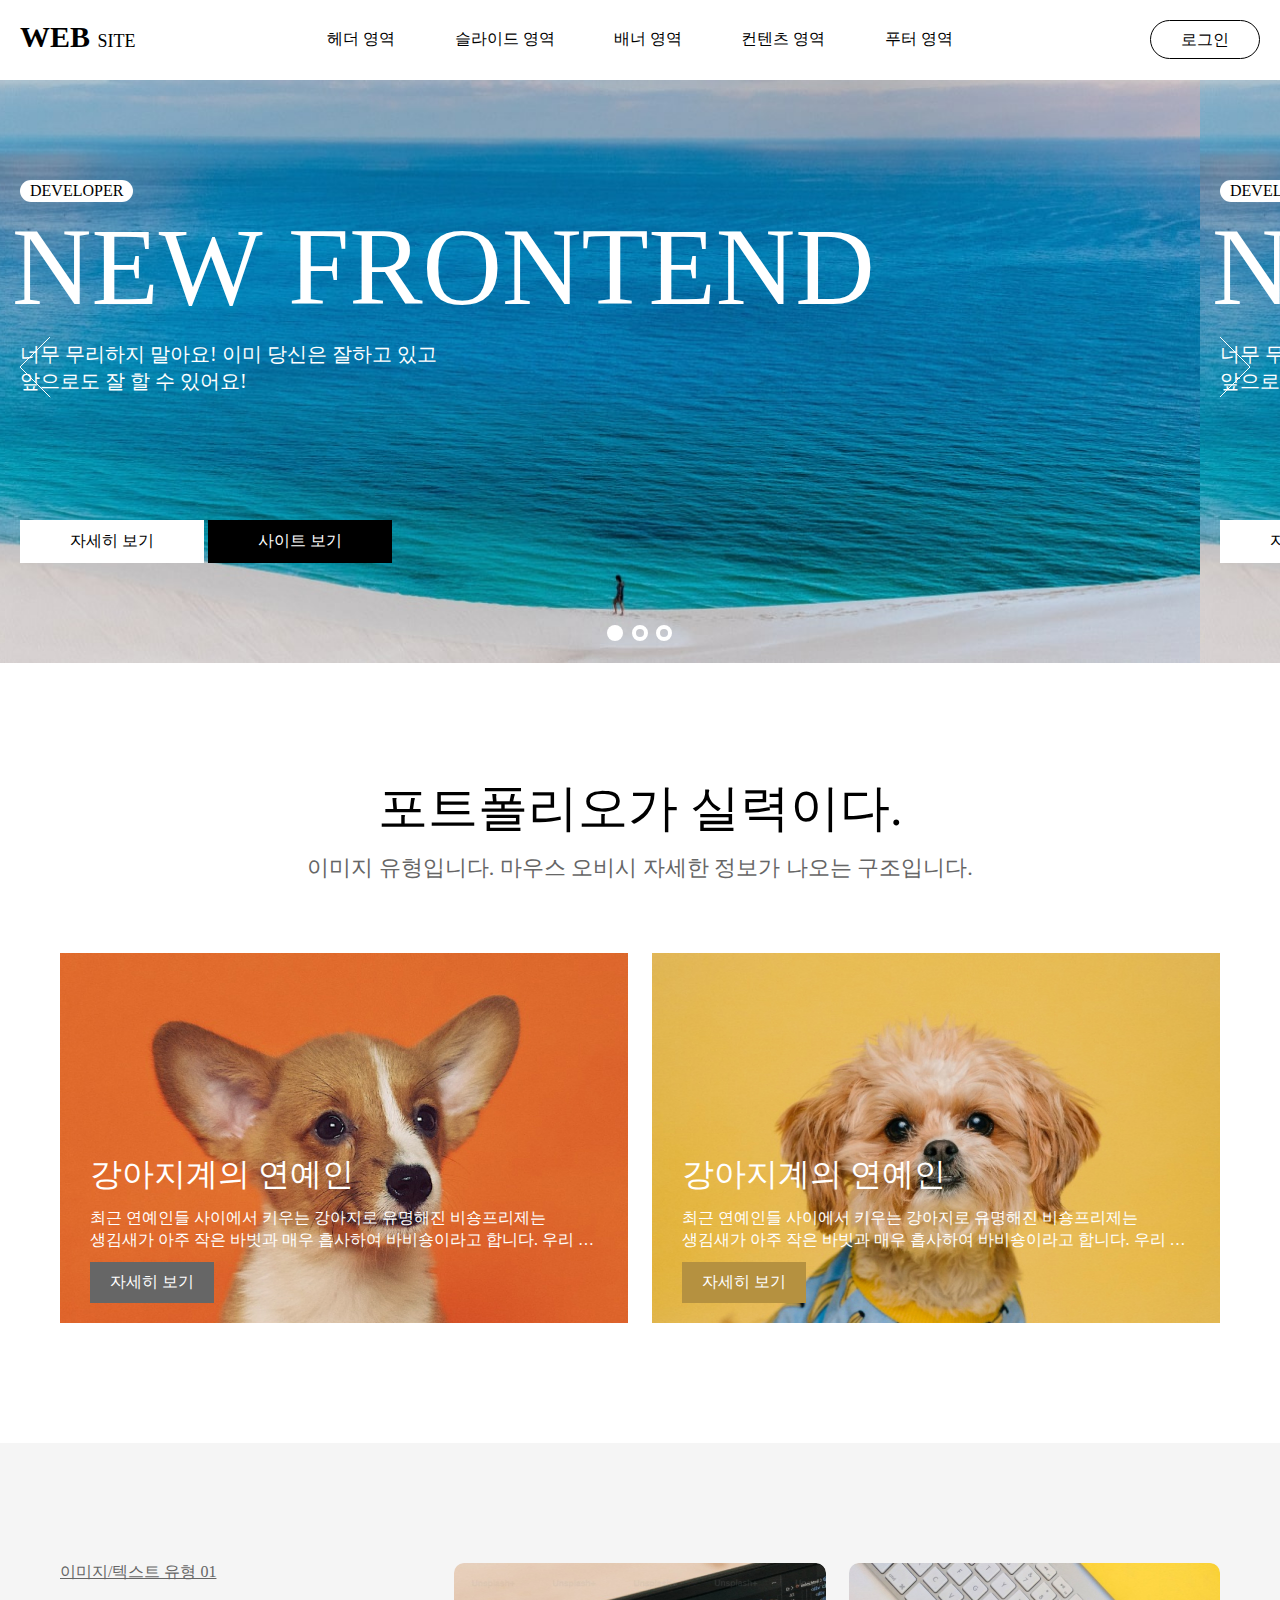
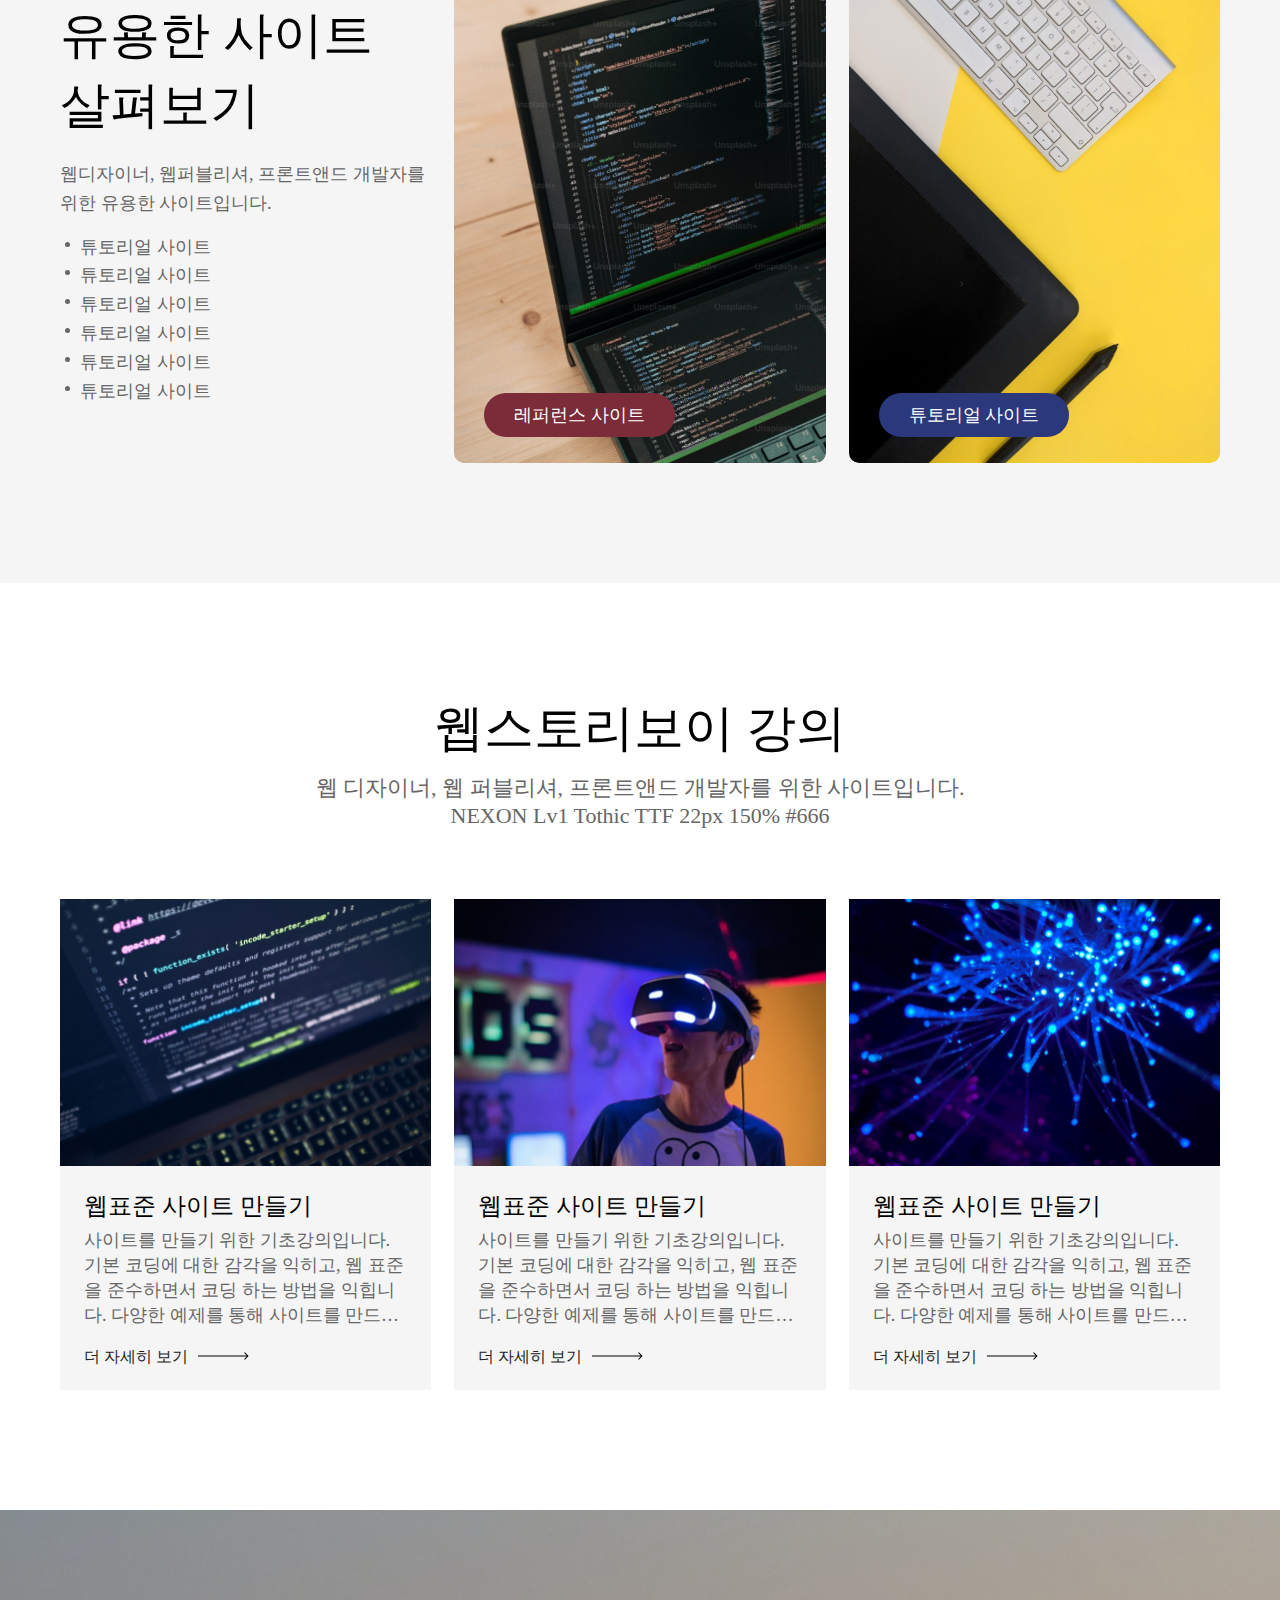
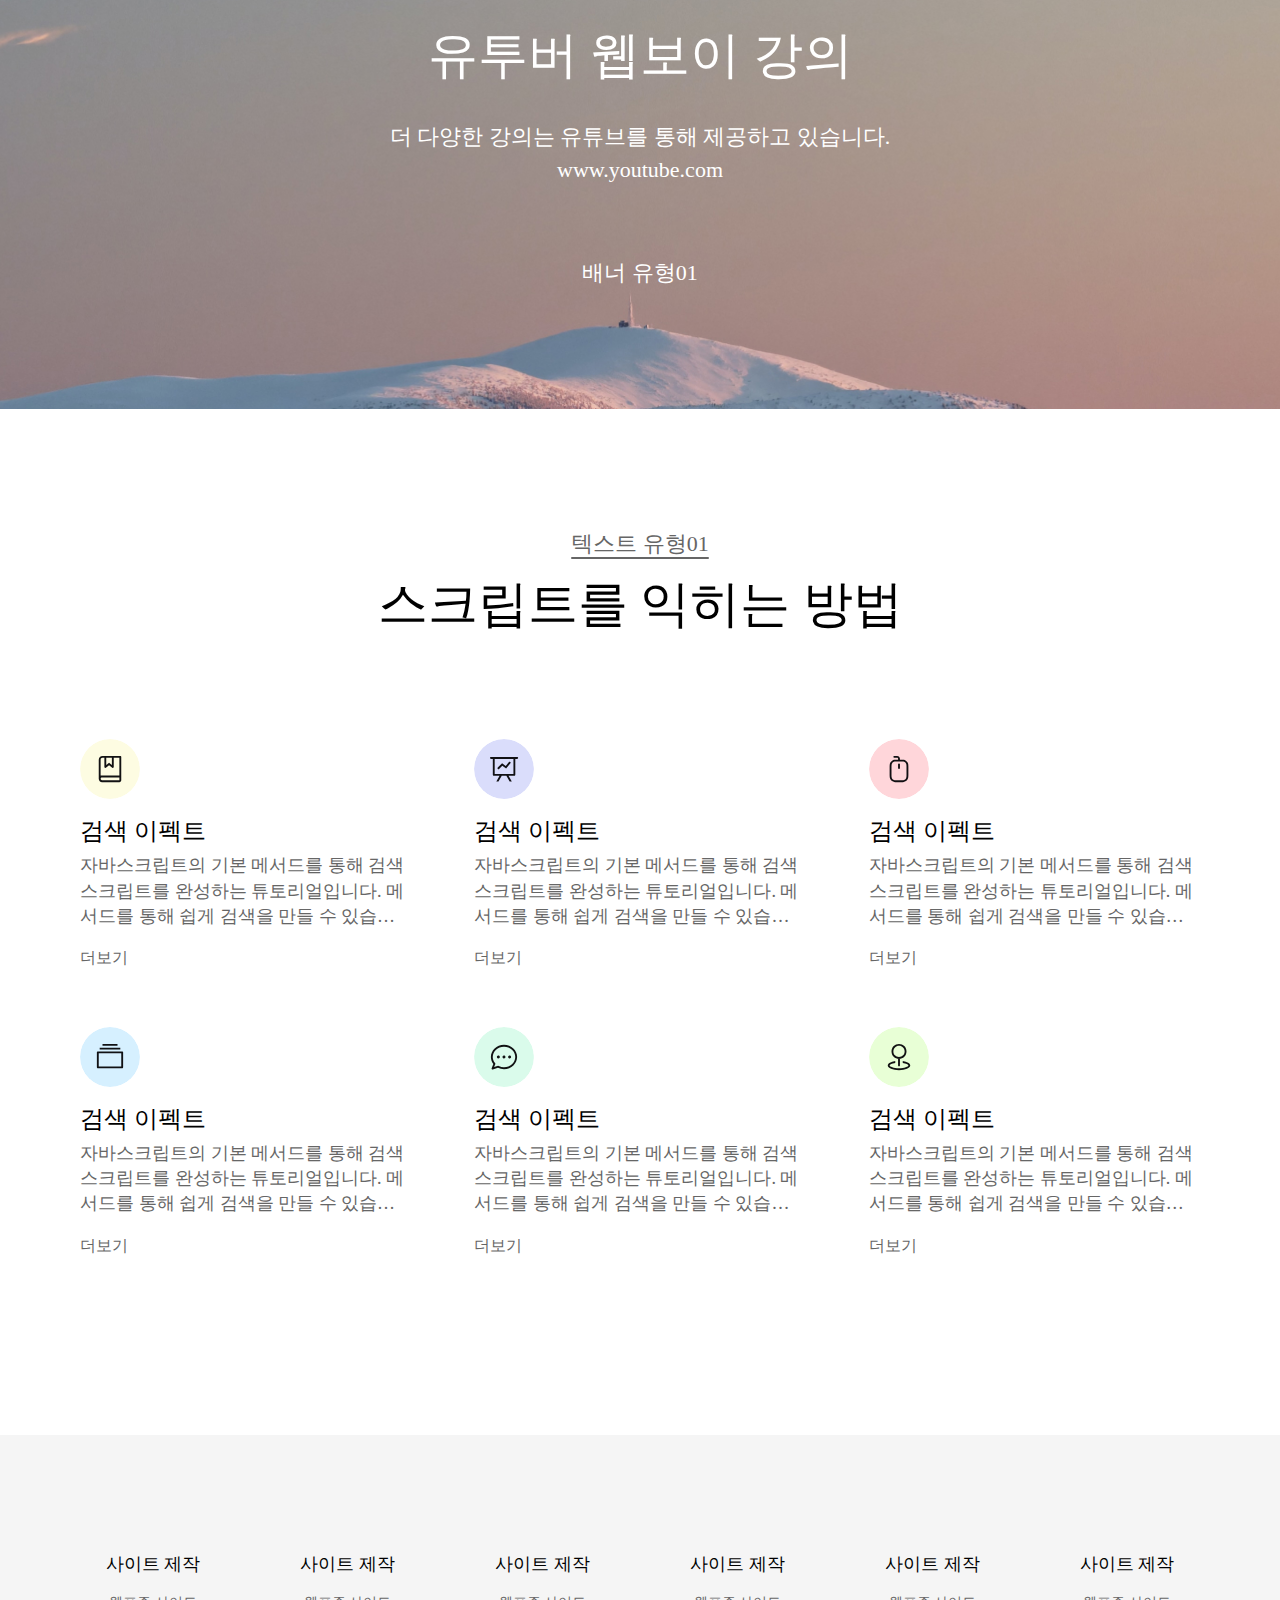
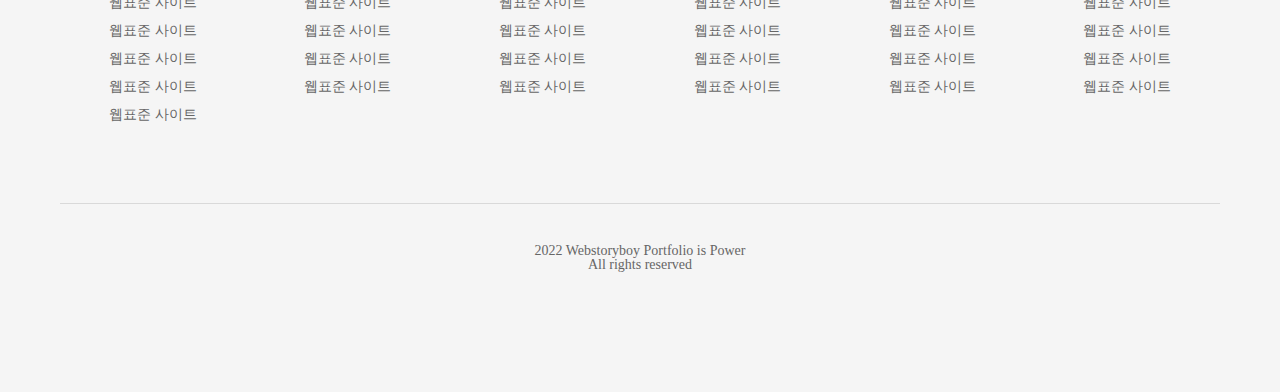
==== index.html @ 5ef49bcb "테스트" ====
<!DOCTYPE html>
<html lang="ko">
<head>
    <meta charset="UTF-8">
    <meta name="viewport" content="width=device-width, initial-scale=1.0">
    <title>페이지 제작 연습</title>
    <link rel="stylesheet" href="css/style.css">

    <!-- 
        전체적으로 반응형 사이즈 조절하기.
     -->
</head>
<body>
    <header id="headerType" class="header__wrap nexon">
        <div class="header__inner">
            <div class="logo">
                <a href="/">web <span>site</span></a>
            </div>
            <button type="button" class="btn__menu">
                <span class="icon__menu"></span>
            </button>
            <button type="button" class="btn__close">
                <span class="icon__close"></span>
            </button>
            <div class="menu">
                <ul class="list__menu">
                    <li class="item__menu">
                        <a class="link__menu" href="/"><span class="txt__menu">헤더 영역</span></a>
                        <ul class="list__sub">
                            <li><a href="/"><span>헤더 영역01</span></a></li>
                            <li><a href="/"><span>헤더 영역01</span></a></li>
                            <li><a href="/"><span>헤더 영역01</span></a></li>
                            <li><a href="/"><span>헤더 영역01</span></a></li>
                        </ul>
                    </li>
                    <li class="item__menu">
                        <a class="link__menu" href="/"><span class="txt__menu">슬라이드 영역</span></a>
                        <ul class="list__sub">
                            <li><a href="/"><span>슬라이드 영역01</span></a></li>
                            <li><a href="/"><span>슬라이드 영역01</span></a></li>
                        </ul>
                    </li>
                    <li class="item__menu">
                        <a class="link__menu" href="/"><span class="txt__menu">배너 영역</span></a>
                        <ul class="list__sub">
                            <li><a href="/"><span>배너 영역01</span></a></li>
                            <li><a href="/"><span>배너 영역01</span></a></li>
                            <li><a href="/"><span>배너 영역01</span></a></li>
                            <li><a href="/"><span>배너 영역01</span></a></li>
                        </ul>
                    </li>
                    <li class="item__menu">
                        <a class="link__menu" href="/"><span class="txt__menu">컨텐츠 영역</span></a>
                        <ul class="list__sub">
                            <li><a href="/"><span>컨텐츠 영역01</span></a></li>
                            <li><a href="/"><span>컨텐츠 영역01</span></a></li>
                            <li><a href="/"><span>컨텐츠 영역01</span></a></li>
                            <li><a href="/"><span>컨텐츠 영역01</span></a></li>
                            <li><a href="/"><span>컨텐츠 영역01</span></a></li>
                            
                        </ul>
                    </li>
                    <li class="item__menu">
                        <a class="link__menu" href="/"><span class="txt__menu">푸터 영역</span></a>
                        <ul class="list__sub">
                            <li><a href="/"><span>푸터 영역01</span></a></li>
                            <li><a href="/"><span>푸터 영역01</span></a></li>
                        </ul>
                    </li>
                </ul>
            </div>
            <div class="member">
                <p>
                    <span>로그인</span>
                </p>
            </div>

        </div>
        <div class="sub__bg"></div>
    </header>

    <div class="modal__bg">
        <div class="modal__inner">
            <h3 class="modal__title">web <em>site</em></h3>
            <div class="cloes">
                <a class="link__cloes" href="/"><span class="cloes__cross"></span></a>
            </div>
            <form action="#" class="login__form">
                <input type="text" class="login login__id" placeholder="아이디 "/>
                <input type="text" class="login login__pw" placeholder="비밀번호 "/>

                <div class="choice__sign__wrap">
                    <input type="checkbox" class="check__inp" id="saveSignIn">
                    
                    <label for="saveSignIn" class="check__label ">
                        <span class="check__icon"></span>
                        간편로그인 정보 저장
                    </label>

                    <div class="btn__help">
                        <span class="help__icon"></span>
                    </div>

                    <div class="help__sub">
                        <p>로그인한 계정의 정보가 저장됩니다. 개인정보 보호를 위해 개인 기기에서만 사용해 주세요.</p>
                        <a href="/">도움말 보기</a>
                    </div>
                </div>

                <div class="big__login__wrap">
                    <a class="big__login__link" href="/"><span>로그인</span></a>
                    <p class="line__or">
                        <span class="txt__or">또는</span>
                    </p>
                    <a class="big__login__link" href="/"><span>QR코드 로그인</span></a>
                </div>
            </form>
        </div>
    </div>

    <main id="main" role="main">
        <section id="sliderType" class="slider__wrap nexon">
            <h2 class="blind">슬라이드 영역</h2>
            <div class="slider__inner">

                <div class="slider">
                    
                    <div class="slider__img">
                        <div class="desc">
                            <span>developer</span>
                            <h3>new frontend</h3>
                            <p>
                                너무 무리하지 말아요! 이미 당신은 잘하고 있고 <br /> 
                                앞으로도 잘 할 수 있어요!
                            </p>

                            <div class="link__slider">
                                <a href="#">자세히 보기</a>
                                <a href="#">사이트 보기</a>
                            </div>
                        </div>
                    </div>
                    
                    <div class="slider__img">
                        <div class="desc">
                            <span>developer</span>
                            <h3>new frontend</h3>
                            <p>
                                너무 무리하지 말아요! 이미 당신은 잘하고 있고 <br /> 
                                앞으로도 잘 할 수 있어요!
                            </p>

                            <div class="link__slider">
                                <a href="#">자세히 보기</a>
                                <a href="#">사이트 보기</a>
                            </div>
                        </div>
                    </div>
                    
                    <div class="slider__img">
                        <div class="desc">
                            <span>developer</span>
                            <h3>new frontend</h3>
                            <p>
                                너무 무리하지 말아요! 이미 당신은 잘하고 있고 <br /> 
                                앞으로도 잘 할 수 있어요!
                            </p>

                            <div class="link__slider">
                                <a href="#">자세히 보기</a>
                                <a href="#">사이트 보기</a>
                            </div>
                        </div>
                    </div>

                    
                </div>
                <div class="slider__arrow">
                    <a href="#" class="left"><span class="ir">이전 이미지</span></a>
                    <a href="#" class="right"><span class="ir">다음 이미지</span></a>
                </div>

                <div class="slider__dot">
                    <a href="/" class="dot active"><span class="ir">1</span></a>
                    <a href="/" class="dot"><span class="ir">2</span></a>
                    <a href="/" class="dot"><span class="ir">3</span></a>
                </div>
                
            </div>
        </section>

        <section id="imageType" class="image__wrap nexon section">
            <h2>포트폴리오가 실력이다.</h2>
            <p>이미지 유형입니다. 마우스 오비시 자세한 정보가 나오는 구조입니다.</p>

            <div class="image__inner container">
                <article class="image img1">
                    <h3 class="image__title">강아지계의 연예인</h3>
                    <p class="image__desc">
                        최근 연예인들 사이에서 키우는 강아지로 유명해진 비숑프리제는 <br /> 
                        생김새가 아주 작은 바빗과 매우 흡사하여 바비숑이라고 합니다. 우리 한번 알아볼까요?
                    </p>
                    <a class="image__btn" href="/"><span>자세히 보기</span></a>
                </article>

                <article class="image img2">
                    <h3 class="image__title">강아지계의 연예인</h3>
                    <p class="image__desc">
                        최근 연예인들 사이에서 키우는 강아지로 유명해진 비숑프리제는 <br /> 
                        생김새가 아주 작은 바빗과 매우 흡사하여 바비숑이라고 합니다. 우리 한번 알아볼까요?
                    </p>
                    <a class="image__btn yellow" href="/"><span>자세히 보기</span></a>
                </article>

            </div>


            

        </section>

        <section id="imageTextType" class="imageText__wrap section nexon">
            <h2 class="blind">이미지 텍스트 영역</h2>
    
            <div class="imageText__inner container">

                <div class="imageText__text">
                    <span class="small">이미지/텍스트 유형 01</span>
                    <h3 class="title">유용한 사이트 살펴보기</h3>
                    <p class="desc">
                        웹디자이너, 웹퍼블리셔, 프론트앤드 개발자를<br />
                        위한 유용한 사이트입니다.
                    </p>

                    <ul class="list">
                        <li><a class="link__list" href="/"><span>튜토리얼 사이트</span></a></li>
                        <li><a class="link__list" href="/"><span>튜토리얼 사이트</span></a></li>
                        <li><a class="link__list" href="/"><span>튜토리얼 사이트</span></a></li>
                        <li><a class="link__list" href="/"><span>튜토리얼 사이트</span></a></li>
                        <li><a class="link__list" href="/"><span>튜토리얼 사이트</span></a></li>
                        <li><a class="link__list" href="/"><span>튜토리얼 사이트</span></a></li>
                        
                    </ul>

                </div>

                <div class="imageText__img img1">
                    <a class="link__imgText" href="/"><span>레퍼런스 사이트</span></a>
                </div>
                
                <div class="imageText__img img2">
                    <a class="link__imgText" href="/"><span>튜토리얼 사이트</span></a>
                </div>

            </div>
        </section>

        <section id="cardType" class="card__wrap nexon section">
            <h2>웹스토리보이 강의</h2>
            <p>
                웹 디자이너, 웹 퍼블리셔, 프론트앤드 개발자를 위한 사이트입니다. <br />
                NEXON Lv1 Tothic TTF 22px 150% #666
            </p>

            <div class="card__inner container">
                <article class="card">
                    <figure class="card__header">
                        <img src="/img/cardType_bg01.jpg" alt="웹표준 사이트 만들기">
                    </figure>
                    <div class="card__body">
                        <h3 class="title">웹표준 사이트 만들기</h3>
                        <p class="desc">사이트를 만들기 위한 기초강의입니다.기본 코딩에 대한 감각을 익히고, 웹 표준을 준수하면서 코딩 하는 방법을 익힙니다. 다양한 예제를 통해 사이트를 만드는 사이트입니다.</p>
                        <a class="btn" href="/">더 자세히 보기 
                            <span aria-hidden="true">
                                <svg width="51" height="8" viewBox="0 0 51 8" fill="none" xmlns="http://www.w3.org/2000/svg">
                                    <path d="M50.3536 4.35355C50.5488 4.15829 50.5488 3.84171 50.3536 3.64645L47.1716 0.464466C46.9763 0.269204 46.6597 0.269204 46.4645 0.464466C46.2692 0.659728 46.2692 0.976311 46.4645 1.17157L49.2929 4L46.4645 6.82843C46.2692 7.02369 46.2692 7.34027 46.4645 7.53553C46.6597 7.7308 46.9763 7.7308 47.1716 7.53553L50.3536 4.35355ZM0 4.5H50V3.5H0V4.5Z" fill="black"/>
                                </svg>
                            </span>
                        </a>
                    </div>
                </article>
                <article class="card">
                    <figure class="card__header">
                        <img src="/img/cardType_bg02.jpg" alt="웹표준 사이트 만들기">
                    </figure>
                    <div class="card__body">
                        <h3 class="title">웹표준 사이트 만들기</h3>
                        <p class="desc">사이트를 만들기 위한 기초강의입니다.기본 코딩에 대한 감각을 익히고, 웹 표준을 준수하면서 코딩 하는 방법을 익힙니다. 다양한 예제를 통해 사이트를 만드는 사이트입니다.</p>
                        <a class="btn" href="/">더 자세히 보기 
                            <span aria-hidden="true">
                                <svg width="51" height="8" viewBox="0 0 51 8" fill="none" xmlns="http://www.w3.org/2000/svg">
                                    <path d="M50.3536 4.35355C50.5488 4.15829 50.5488 3.84171 50.3536 3.64645L47.1716 0.464466C46.9763 0.269204 46.6597 0.269204 46.4645 0.464466C46.2692 0.659728 46.2692 0.976311 46.4645 1.17157L49.2929 4L46.4645 6.82843C46.2692 7.02369 46.2692 7.34027 46.4645 7.53553C46.6597 7.7308 46.9763 7.7308 47.1716 7.53553L50.3536 4.35355ZM0 4.5H50V3.5H0V4.5Z" fill="black"/>
                                </svg>
                            </span>
                        </a>
                    </div>
                </article>
                <article class="card">
                    <figure class="card__header">
                        <img src="/img/cardType_bg03.jpg" alt="웹표준 사이트 만들기">
                    </figure>
                    <div class="card__body">
                        <h3 class="title">웹표준 사이트 만들기</h3>
                        <p class="desc">사이트를 만들기 위한 기초강의입니다.기본 코딩에 대한 감각을 익히고, 웹 표준을 준수하면서 코딩 하는 방법을 익힙니다. 다양한 예제를 통해 사이트를 만드는 사이트입니다.</p>
                        <a class="btn" href="/">더 자세히 보기 
                            <span aria-hidden="true">
                                <svg width="51" height="8" viewBox="0 0 51 8" fill="none" xmlns="http://www.w3.org/2000/svg">
                                    <path d="M50.3536 4.35355C50.5488 4.15829 50.5488 3.84171 50.3536 3.64645L47.1716 0.464466C46.9763 0.269204 46.6597 0.269204 46.4645 0.464466C46.2692 0.659728 46.2692 0.976311 46.4645 1.17157L49.2929 4L46.4645 6.82843C46.2692 7.02369 46.2692 7.34027 46.4645 7.53553C46.6597 7.7308 46.9763 7.7308 47.1716 7.53553L50.3536 4.35355ZM0 4.5H50V3.5H0V4.5Z" fill="black"/>
                                </svg>
                            </span>
                        </a>
                    </div>
                </article>
               
            </div>
               
            

        </section>

        <section id="bannerType" class="banner__wrap nexon">
            <h2 class="blind">배너 유형</h2>

            <div class="banner__inner">
                <h3 class="title">유투버 웹보이 강의</h3>
                <p class="desc">
                    더 다양한 강의는 유튜브를 통해 제공하고 있습니다.
                    <a href="/" title="유튜브 사이트 이동">www.youtube.com</a>
                </p>
                <span class="small">배너 유형01</span>
            </div>
        </section>

        <section id="textType" class="text__wrap nexon section">
            <p>텍스트 유형01</p>
            <h2>스크립트를 익히는 방법</h2>

            <div class="text__inner container">
                
                <article class="text__box box1">
                    <h3 class="title">검색 이펙트</h3>
                    <p class="desc">
                        자바스크립트의 기본 메서드를 통해 검색 스크립트를 완성하는 튜토리얼입니다. 메서드를 통해 쉽게 검색을 만들 수 있습니다.
                    </p>
                    <a class="btn" href="/">더보기</a>
                </article>

                <article class="text__box box2">
                    <h3 class="title">검색 이펙트</h3>
                    <p class="desc">
                        자바스크립트의 기본 메서드를 통해 검색 스크립트를 완성하는 튜토리얼입니다. 메서드를 통해 쉽게 검색을 만들 수 있습니다.
                    </p>
                    <a class="btn" href="/">더보기</a>
                </article>

                <article class="text__box box3">
                    <h3 class="title">검색 이펙트</h3>
                    <p class="desc">
                        자바스크립트의 기본 메서드를 통해 검색 스크립트를 완성하는 튜토리얼입니다. 메서드를 통해 쉽게 검색을 만들 수 있습니다.
                    </p>
                    <a class="btn" href="/">더보기</a>
                </article>

                <article class="text__box box4">
                    <h3 class="title">검색 이펙트</h3>
                    <p class="desc">
                        자바스크립트의 기본 메서드를 통해 검색 스크립트를 완성하는 튜토리얼입니다. 메서드를 통해 쉽게 검색을 만들 수 있습니다.
                    </p>
                    <a class="btn" href="/">더보기</a>
                </article>

                <article class="text__box box5">
                    <h3 class="title">검색 이펙트</h3>
                    <p class="desc">
                        자바스크립트의 기본 메서드를 통해 검색 스크립트를 완성하는 튜토리얼입니다. 메서드를 통해 쉽게 검색을 만들 수 있습니다.
                    </p>
                    <a class="btn" href="/">더보기</a>
                </article>

                <article class="text__box box6">
                    <h3 class="title">검색 이펙트</h3>
                    <p class="desc">
                        자바스크립트의 기본 메서드를 통해 검색 스크립트를 완성하는 튜토리얼입니다. 메서드를 통해 쉽게 검색을 만들 수 있습니다.
                    </p>
                    <a class="btn" href="/">더보기</a>
                </article>


            </div>

        </section>

        
    </main>

    <footer id="footerType" class="footer__wrap nexon section">
        <h2 class="blind">푸터 영역</h2>
        <div class="footer__inner container">

            <div class="footer__menu">
                
                <div class="footer__box">
                    <h3>사이트 제작</h3>
                    <ul>
                        <li><a href="/">웹표준 사이트</a></li>
                        <li><a href="/">웹표준 사이트</a></li>
                        <li><a href="/">웹표준 사이트</a></li>
                        <li><a href="/">웹표준 사이트</a></li>
                        <li><a href="/">웹표준 사이트</a></li>
                    </ul>
                </div>
                
                <div class="footer__box">
                    <h3>사이트 제작</h3>
                    <ul>
                        <li><a href="/">웹표준 사이트</a></li>
                        <li><a href="/">웹표준 사이트</a></li>
                        <li><a href="/">웹표준 사이트</a></li>
                        <li><a href="/">웹표준 사이트</a></li>
                    </ul>
                </div>
                
                <div class="footer__box">
                    <h3>사이트 제작</h3>
                    <ul>
                        <li><a href="/">웹표준 사이트</a></li>
                        <li><a href="/">웹표준 사이트</a></li>
                        <li><a href="/">웹표준 사이트</a></li>
                        <li><a href="/">웹표준 사이트</a></li>
                    </ul>
                </div>
                
                <div class="footer__box">
                    <h3>사이트 제작</h3>
                    <ul>
                        <li><a href="/">웹표준 사이트</a></li>
                        <li><a href="/">웹표준 사이트</a></li>
                        <li><a href="/">웹표준 사이트</a></li>
                        <li><a href="/">웹표준 사이트</a></li>
                    </ul>
                </div>
                
                <div class="footer__box">
                    <h3>사이트 제작</h3>
                    <ul>
                        <li><a href="/">웹표준 사이트</a></li>
                        <li><a href="/">웹표준 사이트</a></li>
                        <li><a href="/">웹표준 사이트</a></li>
                        <li><a href="/">웹표준 사이트</a></li>
                    </ul>
                </div>
                
                <div class="footer__box">
                    <h3>사이트 제작</h3>
                    <ul>
                        <li><a href="/">웹표준 사이트</a></li>
                        <li><a href="/">웹표준 사이트</a></li>
                        <li><a href="/">웹표준 사이트</a></li>
                        <li><a href="/">웹표준 사이트</a></li>
                    </ul>
                </div>

            </div>

            <div class="footer__copy__rigth">
                <p>
                    2022 Webstoryboy Portfolio is Power <br />
                    All rights reserved
                </p>
            </div>


        </div>

    </footer>

    <script src="https://code.jquery.com/jquery-3.7.1.min.js" integrity="sha256-/JqT3SQfawRcv/BIHPThkBvs0OEvtFFmqPF/lYI/Cxo=" crossorigin="anonymous"></script>
    <script src="js/headerType.js"></script>
    <script src="js/sliderType.js"></script>
    
    
</body>
</html>
---- css/style.css ----
@import url('./section/reset.css'); 
@import url('./section/headerType.css'); 
@import url('./section/sliderType.css'); 
@import url('./section/imageType.css'); 
@import url('./section/imageTextType.css'); 
@import url('./section/cardType.css'); 
@import url('./section/bannerType.css'); 
@import url('./section/textType.css'); 
@import url('./section/footer.css');
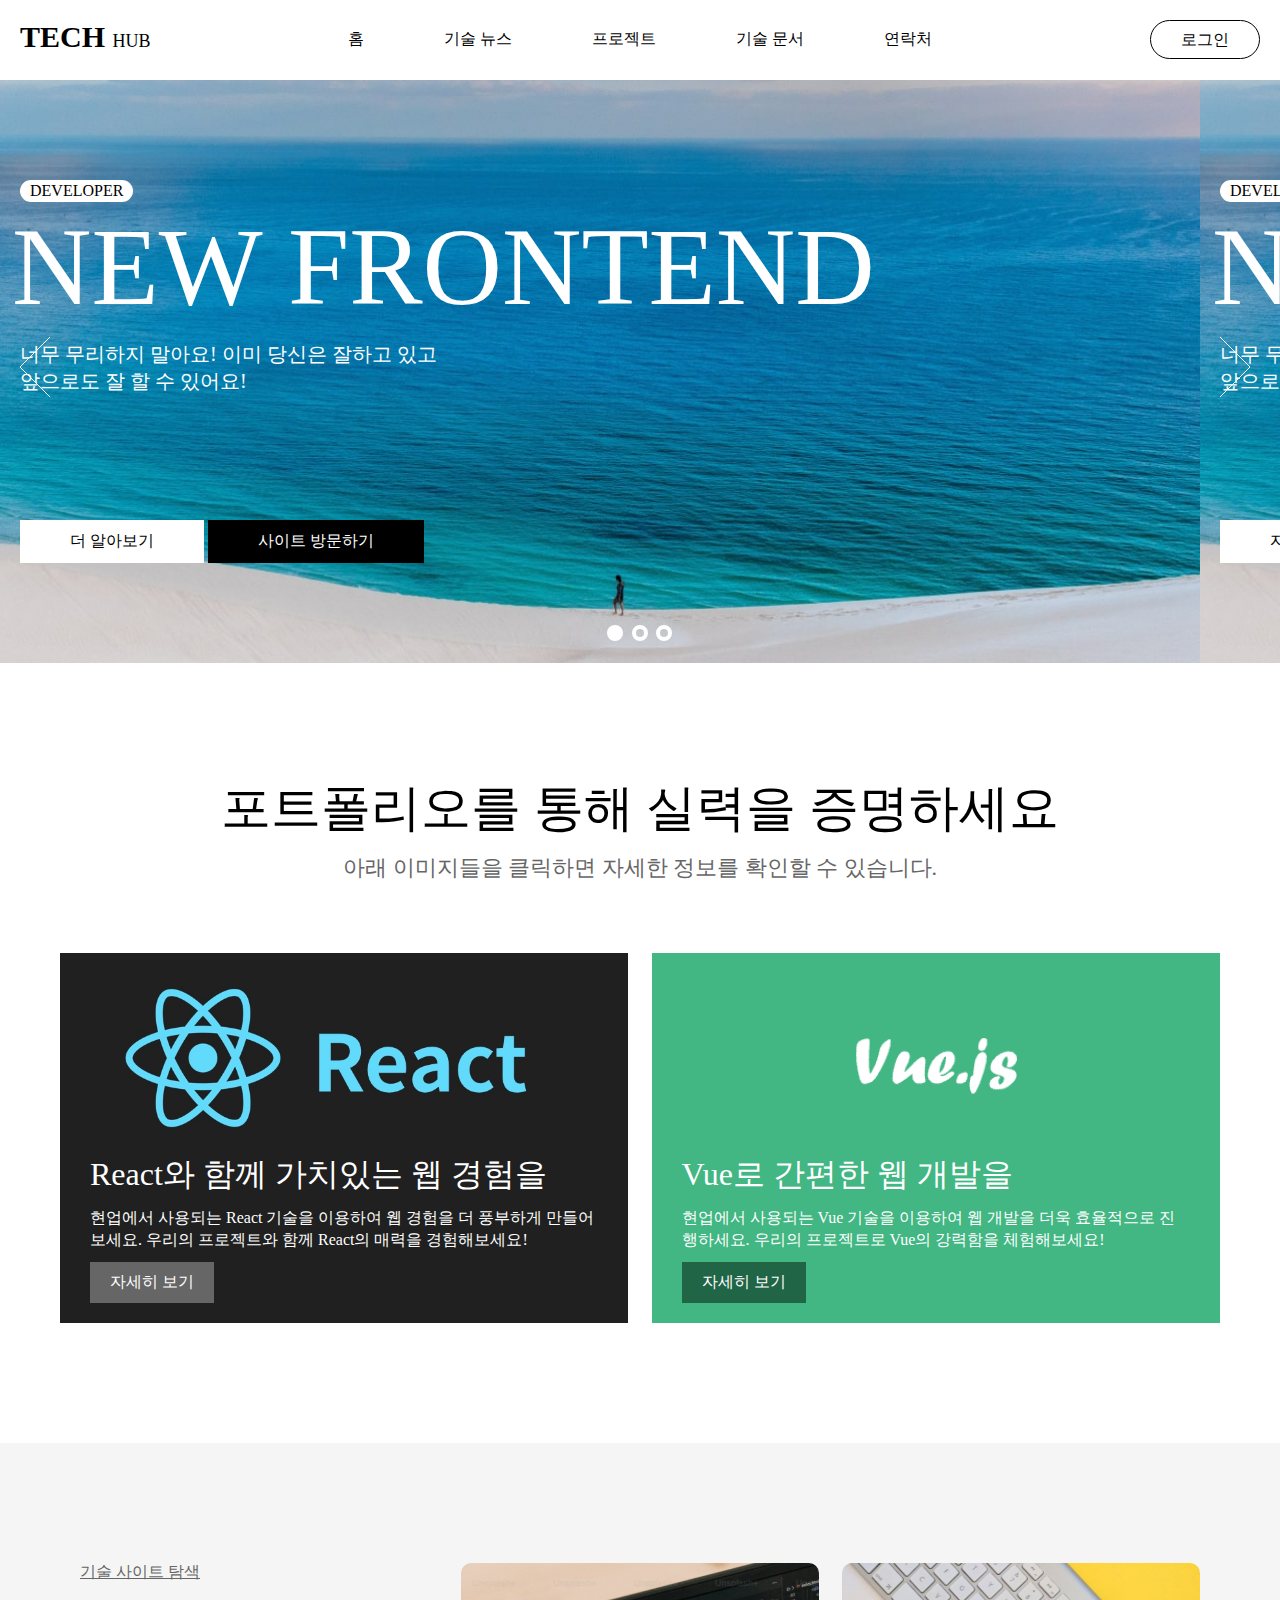
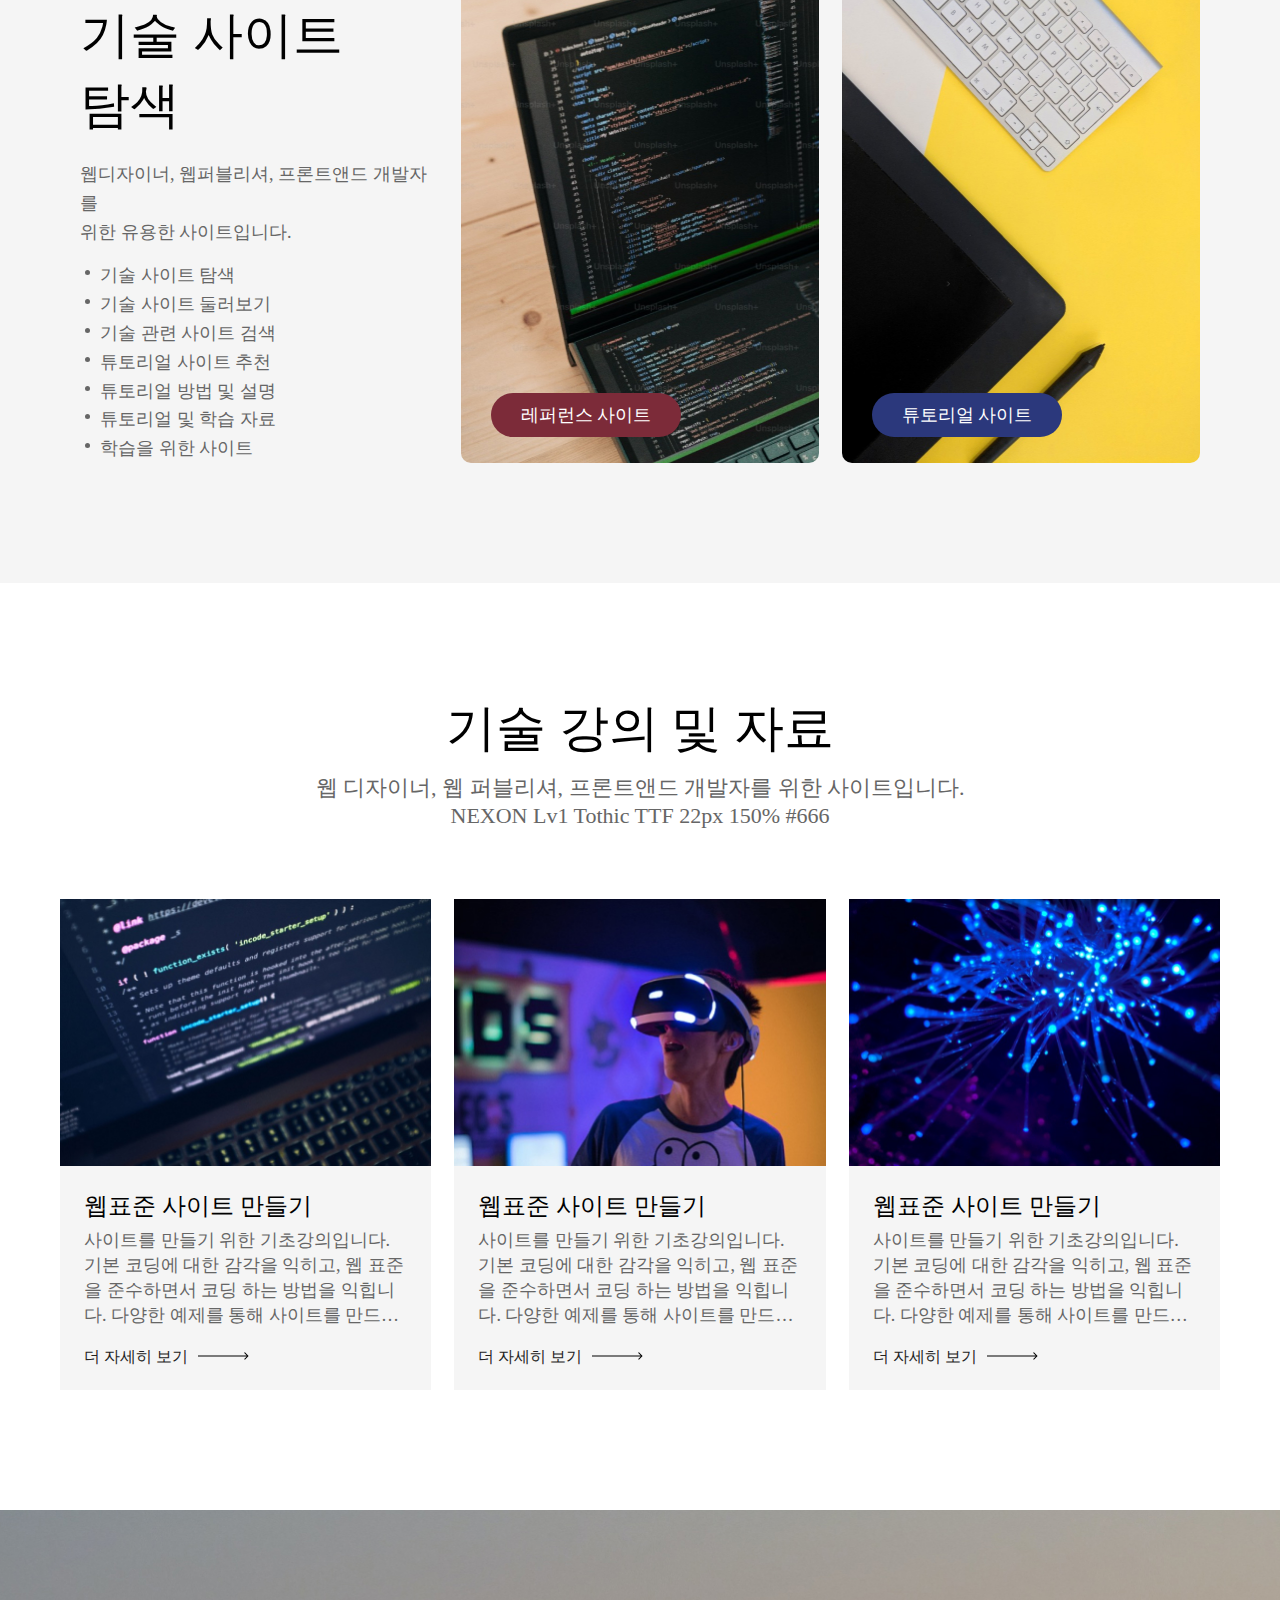
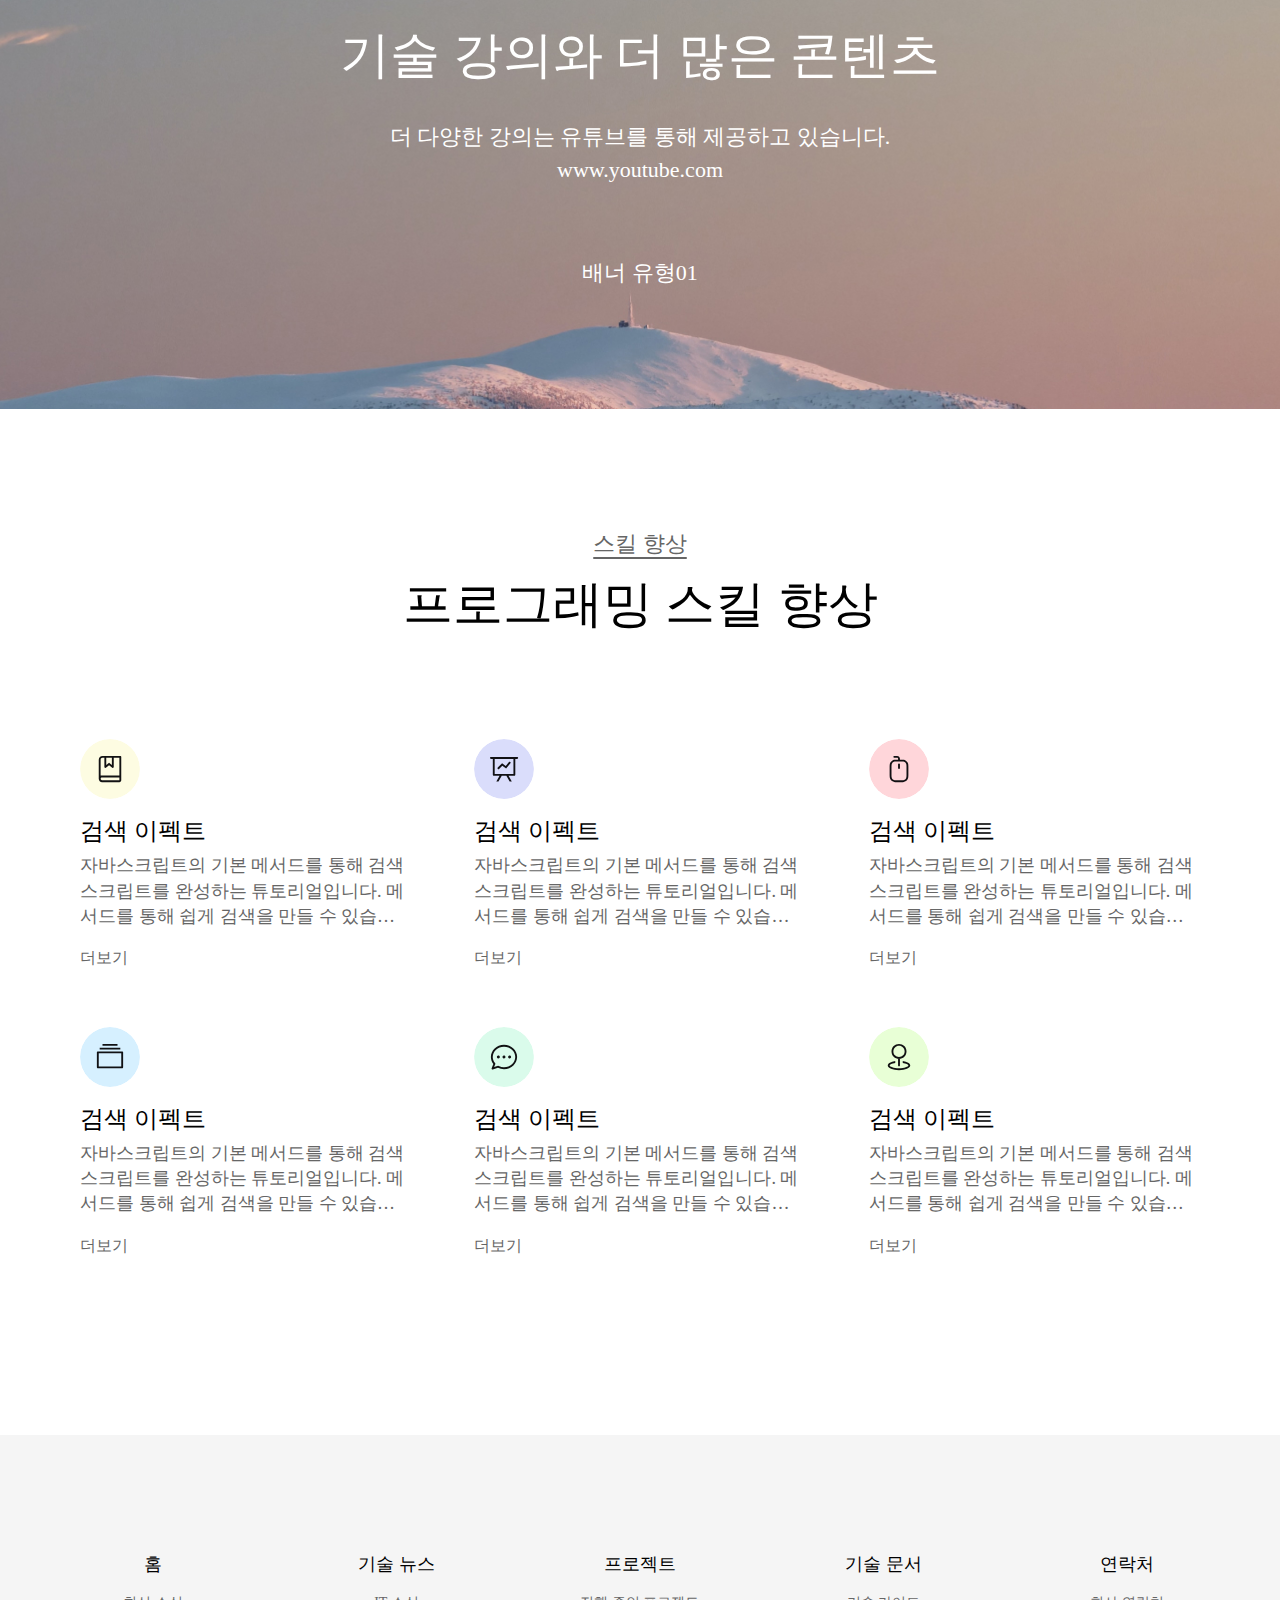
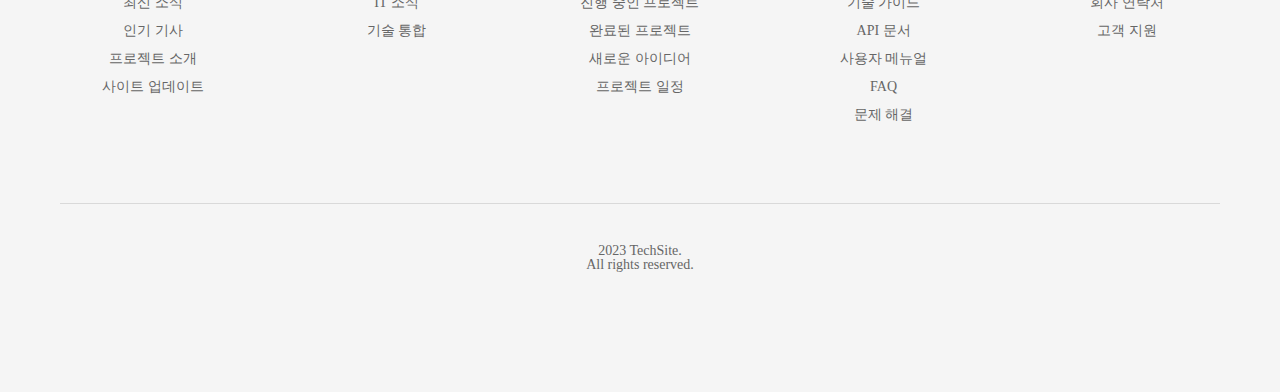
==== commit 1caae291: "제작 완료" ====
--- a/index.html
+++ b/index.html
@@ -5,16 +5,14 @@
     <meta name="viewport" content="width=device-width, initial-scale=1.0">
     <title>페이지 제작 연습</title>
     <link rel="stylesheet" href="css/style.css">
-
-    <!-- 
-        전체적으로 반응형 사이즈 조절하기.
-     -->
+    <style>
+    </style>
 </head>
 <body>
     <header id="headerType" class="header__wrap nexon">
         <div class="header__inner">
             <div class="logo">
-                <a href="/">web <span>site</span></a>
+                <a href="/">tech <span>hub</span></a>
             </div>
             <button type="button" class="btn__menu">
                 <span class="icon__menu"></span>
@@ -25,46 +23,46 @@
             <div class="menu">
                 <ul class="list__menu">
                     <li class="item__menu">
-                        <a class="link__menu" href="/"><span class="txt__menu">헤더 영역</span></a>
+                        <a class="link__menu" href="/"><span class="txt__menu">홈</span></a>
                         <ul class="list__sub">
-                            <li><a href="/"><span>헤더 영역01</span></a></li>
-                            <li><a href="/"><span>헤더 영역01</span></a></li>
-                            <li><a href="/"><span>헤더 영역01</span></a></li>
-                            <li><a href="/"><span>헤더 영역01</span></a></li>
+                            <li><a href="/"><span>최신 소식</span></a></li>
+                            <li><a href="/"><span>인기 기사</span></a></li>
+                            <li><a href="/"><span>프로젝트 소개</span></a></li>
+                            <li><a href="/"><span>사이트 업데이트</span></a></li>
                         </ul>
                     </li>
                     <li class="item__menu">
-                        <a class="link__menu" href="/"><span class="txt__menu">슬라이드 영역</span></a>
+                        <a class="link__menu" href="/"><span class="txt__menu">기술 뉴스</span></a>
                         <ul class="list__sub">
-                            <li><a href="/"><span>슬라이드 영역01</span></a></li>
-                            <li><a href="/"><span>슬라이드 영역01</span></a></li>
+                            <li><a href="/"><span>IT 소식</span></a></li>
+                            <li><a href="/"><span>기술 통합</span></a></li>
                         </ul>
                     </li>
                     <li class="item__menu">
-                        <a class="link__menu" href="/"><span class="txt__menu">배너 영역</span></a>
+                        <a class="link__menu" href="/"><span class="txt__menu">프로젝트</span></a>
                         <ul class="list__sub">
-                            <li><a href="/"><span>배너 영역01</span></a></li>
-                            <li><a href="/"><span>배너 영역01</span></a></li>
-                            <li><a href="/"><span>배너 영역01</span></a></li>
-                            <li><a href="/"><span>배너 영역01</span></a></li>
+                            <li><a href="/"><span>진행 중인 프로젝트</span></a></li>
+                            <li><a href="/"><span>완료된 프로젝트</span></a></li>
+                            <li><a href="/"><span>새로운 아이디어</span></a></li>
+                            <li><a href="/"><span>프로젝트 일정</span></a></li>
                         </ul>
                     </li>
                     <li class="item__menu">
-                        <a class="link__menu" href="/"><span class="txt__menu">컨텐츠 영역</span></a>
+                        <a class="link__menu" href="/"><span class="txt__menu">기술 문서</span></a>
                         <ul class="list__sub">
-                            <li><a href="/"><span>컨텐츠 영역01</span></a></li>
-                            <li><a href="/"><span>컨텐츠 영역01</span></a></li>
-                            <li><a href="/"><span>컨텐츠 영역01</span></a></li>
-                            <li><a href="/"><span>컨텐츠 영역01</span></a></li>
-                            <li><a href="/"><span>컨텐츠 영역01</span></a></li>
+                            <li><a href="/"><span>기술 가이드</span></a></li>
+                            <li><a href="/"><span>API 문서</span></a></li>
+                            <li><a href="/"><span>사용자 메뉴얼</span></a></li>
+                            <li><a href="/"><span>FAQ</span></a></li>
+                            <li><a href="/"><span>문제 해결</span></a></li>
                             
                         </ul>
                     </li>
                     <li class="item__menu">
-                        <a class="link__menu" href="/"><span class="txt__menu">푸터 영역</span></a>
+                        <a class="link__menu" href="/"><span class="txt__menu">연락처</span></a>
                         <ul class="list__sub">
-                            <li><a href="/"><span>푸터 영역01</span></a></li>
-                            <li><a href="/"><span>푸터 영역01</span></a></li>
+                            <li><a href="/"><span>회사 연락처</span></a></li>
+                            <li><a href="/"><span>고객 지원</span></a></li>
                         </ul>
                     </li>
                 </ul>
@@ -135,8 +133,8 @@
                             </p>
 
                             <div class="link__slider">
-                                <a href="#">자세히 보기</a>
-                                <a href="#">사이트 보기</a>
+                                <a href="#">더 알아보기</a>
+                                <a href="#">사이트 방문하기</a>
                             </div>
                         </div>
                     </div>
@@ -190,26 +188,26 @@
         </section>
 
         <section id="imageType" class="image__wrap nexon section">
-            <h2>포트폴리오가 실력이다.</h2>
-            <p>이미지 유형입니다. 마우스 오비시 자세한 정보가 나오는 구조입니다.</p>
+            <h2>포트폴리오를 통해 실력을 증명하세요</h2>
+            <p>아래 이미지들을 클릭하면 자세한 정보를 확인할 수 있습니다.</p>
 
             <div class="image__inner container">
                 <article class="image img1">
-                    <h3 class="image__title">강아지계의 연예인</h3>
+                    <h3 class="image__title">React와 함께 가치있는 웹 경험을</h3>
                     <p class="image__desc">
-                        최근 연예인들 사이에서 키우는 강아지로 유명해진 비숑프리제는 <br /> 
-                        생김새가 아주 작은 바빗과 매우 흡사하여 바비숑이라고 합니다. 우리 한번 알아볼까요?
+                        현업에서 사용되는 React 기술을 이용하여 웹 경험을 
+                        더 풍부하게 만들어 보세요. 우리의 프로젝트와 함께 React의 매력을 경험해보세요!
                     </p>
                     <a class="image__btn" href="/"><span>자세히 보기</span></a>
                 </article>
 
                 <article class="image img2">
-                    <h3 class="image__title">강아지계의 연예인</h3>
+                    <h3 class="image__title">Vue로 간편한 웹 개발을</h3>
                     <p class="image__desc">
-                        최근 연예인들 사이에서 키우는 강아지로 유명해진 비숑프리제는 <br /> 
-                        생김새가 아주 작은 바빗과 매우 흡사하여 바비숑이라고 합니다. 우리 한번 알아볼까요?
-                    </p>
-                    <a class="image__btn yellow" href="/"><span>자세히 보기</span></a>
+                        현업에서 사용되는 Vue 기술을 이용하여 웹 개발을 더욱 효율적으로 진행하세요.
+                        우리의 프로젝트로 Vue의 강력함을 체험해보세요!
+                    </p>
+                    <a class="image__btn green" href="/"><span>자세히 보기</span></a>
                 </article>
 
             </div>
@@ -225,20 +223,21 @@
             <div class="imageText__inner container">
 
                 <div class="imageText__text">
-                    <span class="small">이미지/텍스트 유형 01</span>
-                    <h3 class="title">유용한 사이트 살펴보기</h3>
+                    <span class="small">기술 사이트 탐색</span>
+                    <h3 class="title">기술 사이트 탐색</h3>
                     <p class="desc">
                         웹디자이너, 웹퍼블리셔, 프론트앤드 개발자를<br />
                         위한 유용한 사이트입니다.
                     </p>
 
                     <ul class="list">
-                        <li><a class="link__list" href="/"><span>튜토리얼 사이트</span></a></li>
-                        <li><a class="link__list" href="/"><span>튜토리얼 사이트</span></a></li>
-                        <li><a class="link__list" href="/"><span>튜토리얼 사이트</span></a></li>
-                        <li><a class="link__list" href="/"><span>튜토리얼 사이트</span></a></li>
-                        <li><a class="link__list" href="/"><span>튜토리얼 사이트</span></a></li>
-                        <li><a class="link__list" href="/"><span>튜토리얼 사이트</span></a></li>
+                        <li><a class="link__list" href="/"><span>기술 사이트 탐색</span></a></li>
+                        <li><a class="link__list" href="/"><span>기술 사이트 둘러보기</span></a></li>
+                        <li><a class="link__list" href="/"><span>기술 관련 사이트 검색</span></a></li>
+                        <li><a class="link__list" href="/"><span>튜토리얼 사이트 추천</span></a></li>
+                        <li><a class="link__list" href="/"><span>튜토리얼 방법 및 설명</span></a></li>
+                        <li><a class="link__list" href="/"><span>튜토리얼 및 학습 자료</span></a></li>
+                        <li><a class="link__list" href="/"><span>학습을 위한 사이트</span></a></li>
                         
                     </ul>
 
@@ -256,7 +255,7 @@
         </section>
 
         <section id="cardType" class="card__wrap nexon section">
-            <h2>웹스토리보이 강의</h2>
+            <h2>기술 강의 및 자료</h2>
             <p>
                 웹 디자이너, 웹 퍼블리셔, 프론트앤드 개발자를 위한 사이트입니다. <br />
                 NEXON Lv1 Tothic TTF 22px 150% #666
@@ -322,7 +321,7 @@
             <h2 class="blind">배너 유형</h2>
 
             <div class="banner__inner">
-                <h3 class="title">유투버 웹보이 강의</h3>
+                <h3 class="title">기술 강의와 더 많은 콘텐츠</h3>
                 <p class="desc">
                     더 다양한 강의는 유튜브를 통해 제공하고 있습니다.
                     <a href="/" title="유튜브 사이트 이동">www.youtube.com</a>
@@ -332,8 +331,8 @@
         </section>
 
         <section id="textType" class="text__wrap nexon section">
-            <p>텍스트 유형01</p>
-            <h2>스크립트를 익히는 방법</h2>
+            <p>스킬 향상</p>
+            <h2>프로그래밍 스킬 향상</h2>
 
             <div class="text__inner container">
                 
@@ -342,7 +341,7 @@
                     <p class="desc">
                         자바스크립트의 기본 메서드를 통해 검색 스크립트를 완성하는 튜토리얼입니다. 메서드를 통해 쉽게 검색을 만들 수 있습니다.
                     </p>
-                    <a class="btn" href="/">더보기</a>
+                    <a class="btn__txt" href="/">더보기</a>
                 </article>
 
                 <article class="text__box box2">
@@ -350,7 +349,7 @@
                     <p class="desc">
                         자바스크립트의 기본 메서드를 통해 검색 스크립트를 완성하는 튜토리얼입니다. 메서드를 통해 쉽게 검색을 만들 수 있습니다.
                     </p>
-                    <a class="btn" href="/">더보기</a>
+                    <a class="btn__txt" href="/">더보기</a>
                 </article>
 
                 <article class="text__box box3">
@@ -358,7 +357,7 @@
                     <p class="desc">
                         자바스크립트의 기본 메서드를 통해 검색 스크립트를 완성하는 튜토리얼입니다. 메서드를 통해 쉽게 검색을 만들 수 있습니다.
                     </p>
-                    <a class="btn" href="/">더보기</a>
+                    <a class="btn__txt" href="/">더보기</a>
                 </article>
 
                 <article class="text__box box4">
@@ -366,7 +365,7 @@
                     <p class="desc">
                         자바스크립트의 기본 메서드를 통해 검색 스크립트를 완성하는 튜토리얼입니다. 메서드를 통해 쉽게 검색을 만들 수 있습니다.
                     </p>
-                    <a class="btn" href="/">더보기</a>
+                    <a class="btn__txt" href="/">더보기</a>
                 </article>
 
                 <article class="text__box box5">
@@ -374,7 +373,7 @@
                     <p class="desc">
                         자바스크립트의 기본 메서드를 통해 검색 스크립트를 완성하는 튜토리얼입니다. 메서드를 통해 쉽게 검색을 만들 수 있습니다.
                     </p>
-                    <a class="btn" href="/">더보기</a>
+                    <a class="btn__txt" href="/">더보기</a>
                 </article>
 
                 <article class="text__box box6">
@@ -382,7 +381,7 @@
                     <p class="desc">
                         자바스크립트의 기본 메서드를 통해 검색 스크립트를 완성하는 튜토리얼입니다. 메서드를 통해 쉽게 검색을 만들 수 있습니다.
                     </p>
-                    <a class="btn" href="/">더보기</a>
+                    <a class="btn__txt" href="/">더보기</a>
                 </article>
 
 
@@ -400,72 +399,59 @@
             <div class="footer__menu">
                 
                 <div class="footer__box">
-                    <h3>사이트 제작</h3>
+                    <h3>홈</h3>
                     <ul>
-                        <li><a href="/">웹표준 사이트</a></li>
-                        <li><a href="/">웹표준 사이트</a></li>
-                        <li><a href="/">웹표준 사이트</a></li>
-                        <li><a href="/">웹표준 사이트</a></li>
-                        <li><a href="/">웹표준 사이트</a></li>
+                        <li><a href="/">최신 소식</a></li>
+                        <li><a href="/">인기 기사</a></li>
+                        <li><a href="/">프로젝트 소개</a></li>
+                        <li><a href="/">사이트 업데이트</a></li>
                     </ul>
                 </div>
                 
                 <div class="footer__box">
-                    <h3>사이트 제작</h3>
+                    <h3>기술 뉴스</h3>
                     <ul>
-                        <li><a href="/">웹표준 사이트</a></li>
-                        <li><a href="/">웹표준 사이트</a></li>
-                        <li><a href="/">웹표준 사이트</a></li>
-                        <li><a href="/">웹표준 사이트</a></li>
+                        <li><a href="/">IT 소식</a></li>
+                        <li><a href="/">기술 통합</a></li>
                     </ul>
                 </div>
                 
                 <div class="footer__box">
-                    <h3>사이트 제작</h3>
+                    <h3>프로젝트</h3>
                     <ul>
-                        <li><a href="/">웹표준 사이트</a></li>
-                        <li><a href="/">웹표준 사이트</a></li>
-                        <li><a href="/">웹표준 사이트</a></li>
-                        <li><a href="/">웹표준 사이트</a></li>
+                        <li><a href="/">진행 중인 프로젝트</a></li>
+                        <li><a href="/">완료된 프로젝트</a></li>
+                        <li><a href="/">새로운 아이디어</a></li>
+                        <li><a href="/">프로젝트 일정</a></li>
                     </ul>
                 </div>
                 
                 <div class="footer__box">
-                    <h3>사이트 제작</h3>
+                    <h3>기술 문서</h3>
                     <ul>
-                        <li><a href="/">웹표준 사이트</a></li>
-                        <li><a href="/">웹표준 사이트</a></li>
-                        <li><a href="/">웹표준 사이트</a></li>
-                        <li><a href="/">웹표준 사이트</a></li>
+                        <li><a href="/">기술 가이드</a></li>
+                        <li><a href="/">API 문서</a></li>
+                        <li><a href="/">사용자 메뉴얼</a></li>
+                        <li><a href="/">FAQ</a></li>
+                        <li><a href="/">문제 해결</a></li>
                     </ul>
                 </div>
                 
                 <div class="footer__box">
-                    <h3>사이트 제작</h3>
+                    <h3>연락처</h3>
                     <ul>
-                        <li><a href="/">웹표준 사이트</a></li>
-                        <li><a href="/">웹표준 사이트</a></li>
-                        <li><a href="/">웹표준 사이트</a></li>
-                        <li><a href="/">웹표준 사이트</a></li>
-                    </ul>
-                </div>
-                
-                <div class="footer__box">
-                    <h3>사이트 제작</h3>
-                    <ul>
-                        <li><a href="/">웹표준 사이트</a></li>
-                        <li><a href="/">웹표준 사이트</a></li>
-                        <li><a href="/">웹표준 사이트</a></li>
-                        <li><a href="/">웹표준 사이트</a></li>
-                    </ul>
-                </div>
+                        <li><a href="/">회사 연락처</a></li>
+                        <li><a href="/">고객 지원</a></li>
+                    </ul>
+                </div>
+                
 
             </div>
 
             <div class="footer__copy__rigth">
                 <p>
-                    2022 Webstoryboy Portfolio is Power <br />
-                    All rights reserved
+                    2023 TechSite. <br />
+                    All rights reserved.
                 </p>
             </div>
 
